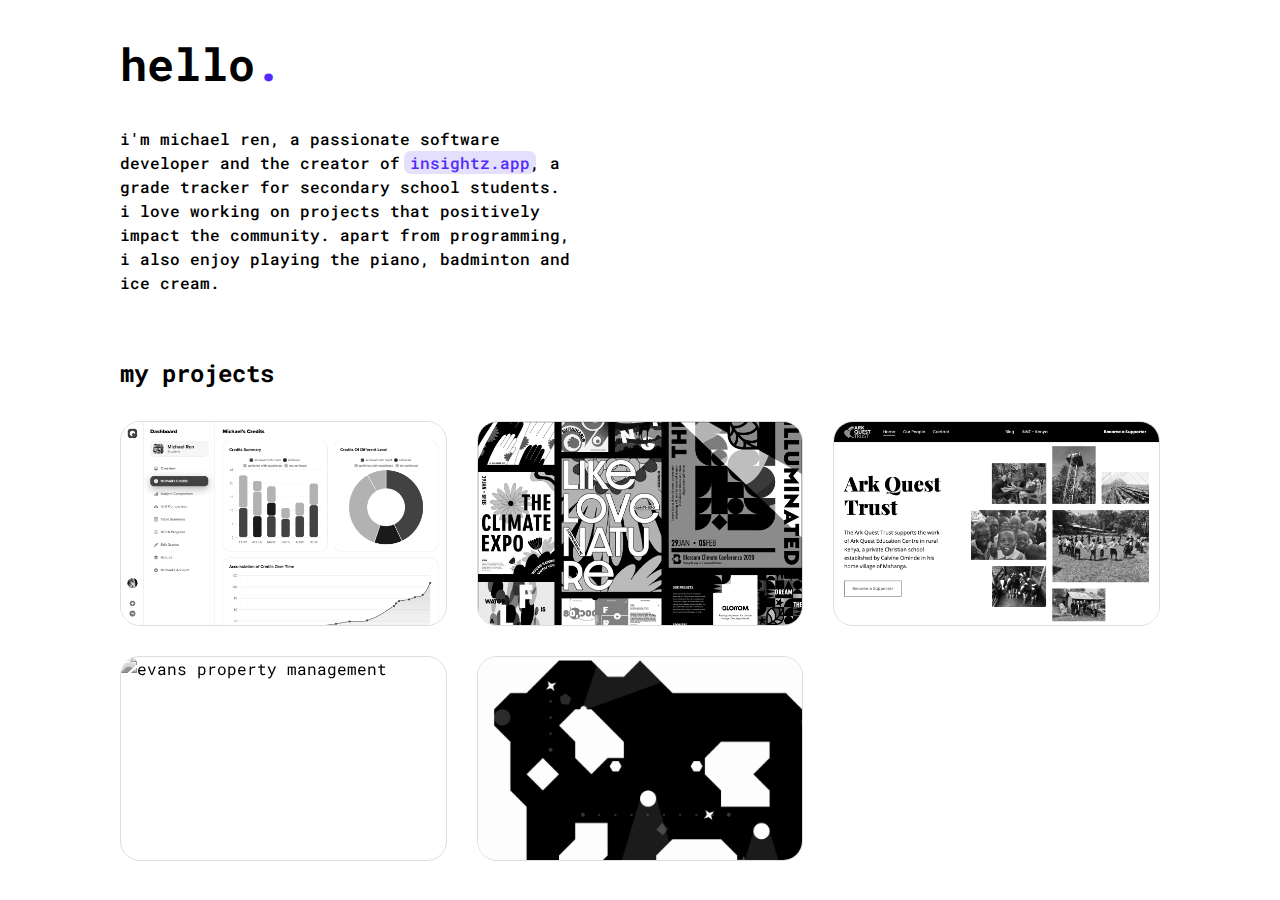
==== src/index.html @ ac6a66f3 "Edited things" ====
<!DOCTYPE html>
<html>
<head>
	<meta charset="utf-8">
	<meta name="viewport" content="width=device-width, initial-scale=1">
	<title>Michael Ren</title>

	<!-- Fonts -->
	<link rel="preconnect" href="https://fonts.googleapis.com">
	<link rel="preconnect" href="https://fonts.gstatic.com" crossorigin>
	<link href="https://fonts.googleapis.com/css2?family=Roboto+Mono:ital,wght@0,400;0,500;0,600;0,700;1,400;1,500;1,600;1,700&display=swap" rel="stylesheet">

	<!-- Styles -->
	<link rel="stylesheet" type="text/css" href="style/normalize.css">
	<link rel="stylesheet" type="text/css" href="style/index.css">
</head>
	<body>
		<div class="d-container">
			<h1 class="name d-heading">hello<span>.</span></h1>
			<p class="about">i'm michael ren, a passionate software developer and the creator of <a href="https://www.insightz.app" target="_blank">insightz.app</a>, a grade tracker for secondary school students. i love working on projects that positively impact the community. apart from programming, i also enjoy playing the piano, badminton and ice cream.</p>
		</div>
		<div class="d-container">
			<h2 class="d-heading">my projects</h2>
			<div class="card-container">
				<div class="card">
					<img alt="insightz" src="media/insightz.png">
				</div>
				<div class="card">
					<img alt="design 2021" src="media/design_2021.png">
				</div>
				<div class="card">
					<img alt="arkquest" src="media/arkquest.png">
				</div>
				<div class="card">
					<img alt="evans property management" src="media/epm.png">
				</div>
				<div class="card">
					<img alt="sneaktime" src="media/sneaktime.gif">
				</div>
			</div>
		</div>
	</body>
</html>
---- src/style/index.css ----
:root {
	--color-primary: rgb(82,42,251);
}

* {
	font-family: 'Roboto Mono', monospace;
	line-height: 1.5em;
}

.d-container {
	max-width: 1100px;
	box-sizing: border-box;
	padding: 30px 30px;
	margin: auto;
}

.d-heading {
	margin: 0 0 30px;
}

.d-heading span {
	color: var(--color-primary);
}

h1.name {
	font-size: 2.8em;
}

p.about {
	font-weight: 500;
	max-width: 450px;
	margin: 0;
}

a {
	position: relative;
	color: var(--color-primary);
	text-decoration: none;
	transition: color 0.2s;
}

a:hover {
	color: #FFF;
}

a::before {
	content: '';
	position: absolute;
	top: -5%;
	left: -5%;
	width: 110%;
	height: 110%;
	border-radius: 7px;
	background: var(--color-primary);
	transition: opacity 0.2s;
	opacity: 0.15;
	z-index: -1;
}

a:hover::before {
	opacity: 1;
}

.card-container {
	display: grid;
	grid-template-columns: repeat(auto-fit, minmax(250px, 1fr));
	grid-column-gap: 30px;
	grid-row-gap: 30px;
}

.card {
	display: grid;
	border: 1px solid #DDD;
	border-radius: 20px;
	overflow: hidden;
	transition: box-shadow 0.2s;
}

.card img {
	width: 100%;
	filter: grayscale(100%);
	transition: filter 0.2s;
}

.card:hover {
	box-shadow: 0 20px 40px rgba(0,0,0,0.1);
}

.card:hover img {
	filter: none;
}
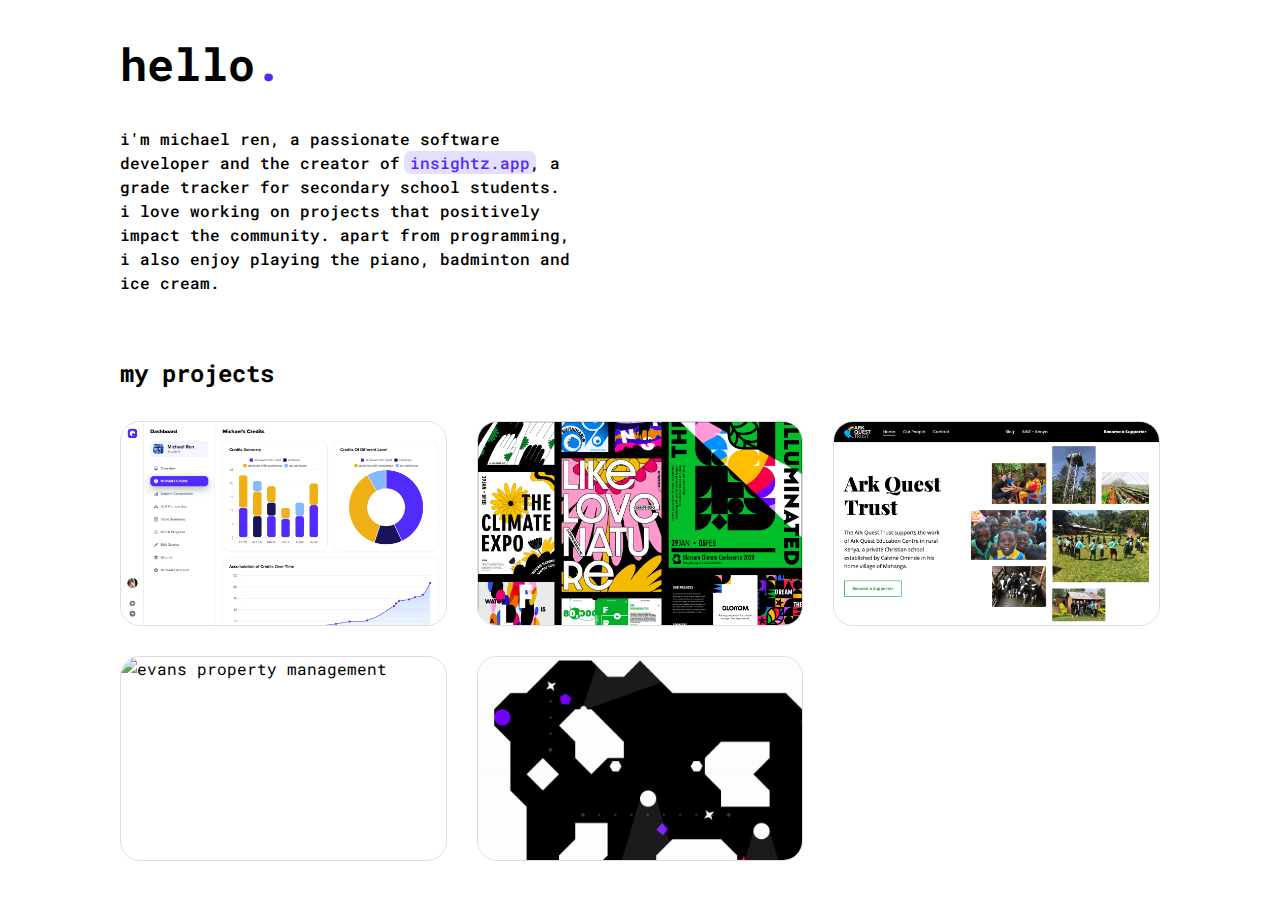
==== commit 6a3005f2: "Edited things" ====
--- a/src/index.html
+++ b/src/index.html
@@ -15,6 +15,8 @@
 	<link rel="stylesheet" type="text/css" href="style/index.css">
 </head>
 	<body>
+		<script type="text/javascript" src="js/card.js"></script>
+
 		<div class="d-container">
 			<h1 class="name d-heading">hello<span>.</span></h1>
 			<p class="about">i'm michael ren, a passionate software developer and the creator of <a href="https://www.insightz.app" target="_blank">insightz.app</a>, a grade tracker for secondary school students. i love working on projects that positively impact the community. apart from programming, i also enjoy playing the piano, badminton and ice cream.</p>
@@ -22,19 +24,19 @@
 		<div class="d-container">
 			<h2 class="d-heading">my projects</h2>
 			<div class="card-container">
-				<div class="card">
+				<div class="card" href="https://www.insightz.app">
 					<img alt="insightz" src="media/insightz.png">
 				</div>
-				<div class="card">
+				<div class="card" href="media/board.jpg">
 					<img alt="design 2021" src="media/design_2021.png">
 				</div>
 				<div class="card">
 					<img alt="arkquest" src="media/arkquest.png">
 				</div>
-				<div class="card">
+				<div class="card" href="https://evanspropertymanagement.co.nz">
 					<img alt="evans property management" src="media/epm.png">
 				</div>
-				<div class="card">
+				<div class="card" href="https://micha31r.itch.io/sneaktime">
 					<img alt="sneaktime" src="media/sneaktime.gif">
 				</div>
 			</div>
--- a/src/style/index.css
+++ b/src/style/index.css
@@ -10,7 +10,7 @@
 .d-container {
 	max-width: 1100px;
 	box-sizing: border-box;
-	padding: 30px 30px;
+	padding: 30px;
 	margin: auto;
 }
 
@@ -78,16 +78,20 @@
 
 .card img {
 	width: 100%;
-	filter: grayscale(100%);
-	transition: filter 0.2s;
 }
 
 .card:hover {
 	box-shadow: 0 20px 40px rgba(0,0,0,0.1);
 }
 
-.card:hover img {
-	filter: none;
+@media only screen and (max-width: 400px) {
+	.d-container {
+		padding: 25px;
+	}
+	.card-container {
+		grid-column-gap: 25px;
+		grid-row-gap: 25px;
+	}
 }
 
 
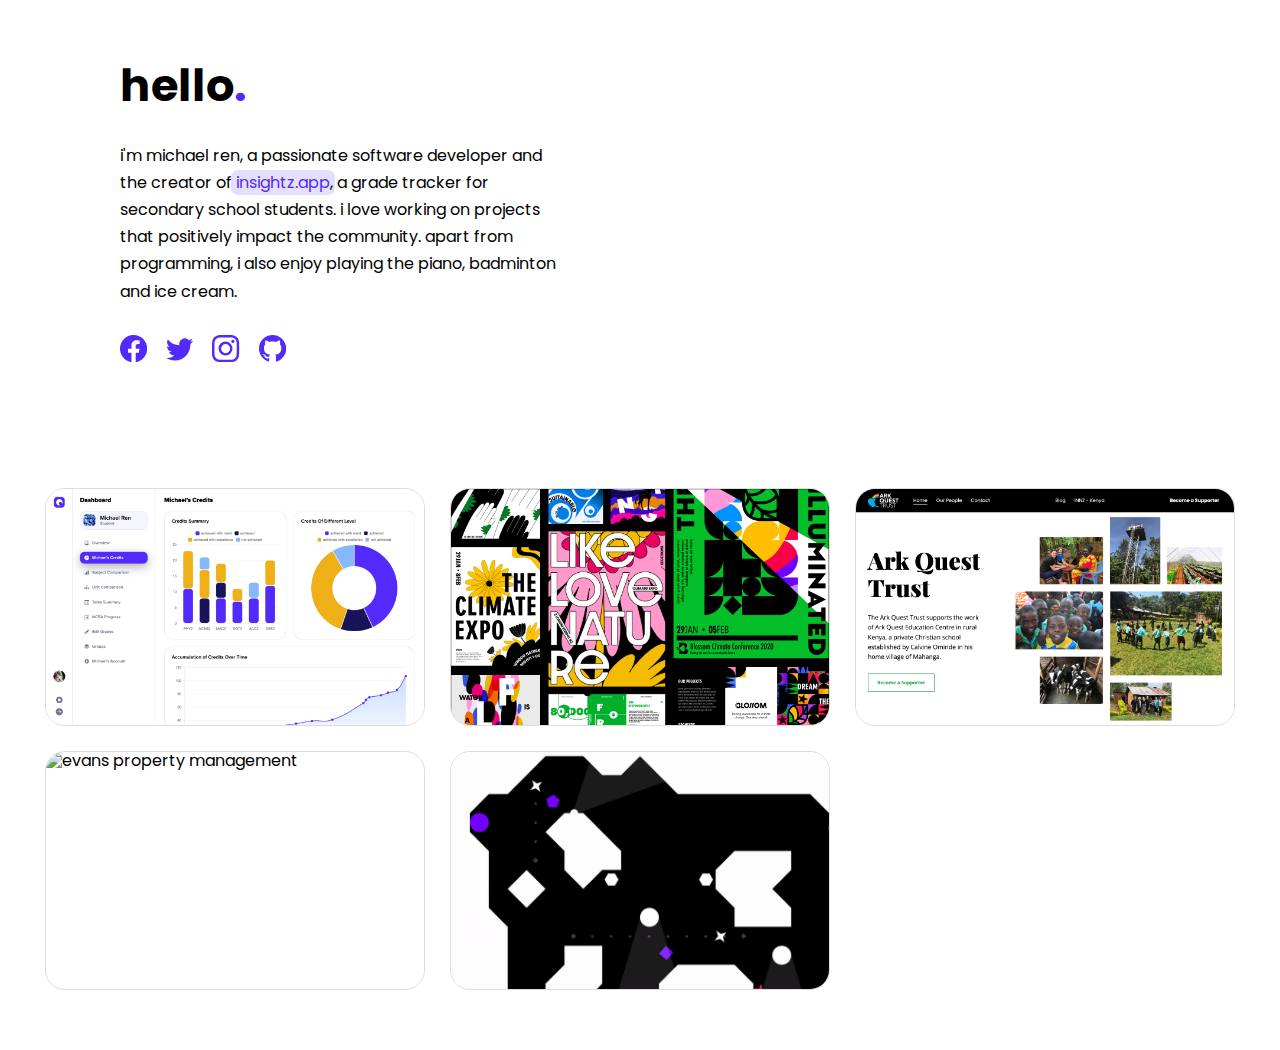
==== commit 43fe3bd3: "Edited things" ====
--- a/src/index.html
+++ b/src/index.html
@@ -8,37 +8,52 @@
 	<!-- Fonts -->
 	<link rel="preconnect" href="https://fonts.googleapis.com">
 	<link rel="preconnect" href="https://fonts.gstatic.com" crossorigin>
-	<link href="https://fonts.googleapis.com/css2?family=Roboto+Mono:ital,wght@0,400;0,500;0,600;0,700;1,400;1,500;1,600;1,700&display=swap" rel="stylesheet">
+	<link href="https://fonts.googleapis.com/css2?family=Poppins:wght@400;500;700&display=swap" rel="stylesheet">
 
 	<!-- Styles -->
 	<link rel="stylesheet" type="text/css" href="style/normalize.css">
 	<link rel="stylesheet" type="text/css" href="style/index.css">
 </head>
 	<body>
-		<script type="text/javascript" src="js/card.js"></script>
+		<div class="flex">
+			<div class="align">
+				<div class="d-container">
+					<h1 class="name d-heading">hello<span>.</span></h1>
+					<p class="about">i'm michael ren, a passionate software developer and the creator of <a href="https://www.insightz.app" target="_blank">insightz.app</a>, a grade tracker for secondary school students. i love working on projects that positively impact the community. apart from programming, i also enjoy playing the piano, badminton and ice cream.</p>
+					<div class="social">
+						<a href="https://www.facebook.com/micha31r"><svg xmlns="http://www.w3.org/2000/svg" width="1em" height="1em" fill="currentColor" class="bi bi-facebook" viewBox="0 0 16 16"><path d="M16 8.049c0-4.446-3.582-8.05-8-8.05C3.58 0-.002 3.603-.002 8.05c0 4.017 2.926 7.347 6.75 7.951v-5.625h-2.03V8.05H6.75V6.275c0-2.017 1.195-3.131 3.022-3.131.876 0 1.791.157 1.791.157v1.98h-1.009c-.993 0-1.303.621-1.303 1.258v1.51h2.218l-.354 2.326H9.25V16c3.824-.604 6.75-3.934 6.75-7.951z"/></svg></a>
+						<a href="https://twitter.com/micha31r"><svg xmlns="http://www.w3.org/2000/svg" width="1em" height="1em" fill="currentColor" class="bi bi-twitter" viewBox="0 0 16 16"><path d="M5.026 15c6.038 0 9.341-5.003 9.341-9.334 0-.14 0-.282-.006-.422A6.685 6.685 0 0 0 16 3.542a6.658 6.658 0 0 1-1.889.518 3.301 3.301 0 0 0 1.447-1.817 6.533 6.533 0 0 1-2.087.793A3.286 3.286 0 0 0 7.875 6.03a9.325 9.325 0 0 1-6.767-3.429 3.289 3.289 0 0 0 1.018 4.382A3.323 3.323 0 0 1 .64 6.575v.045a3.288 3.288 0 0 0 2.632 3.218 3.203 3.203 0 0 1-.865.115 3.23 3.23 0 0 1-.614-.057 3.283 3.283 0 0 0 3.067 2.277A6.588 6.588 0 0 1 .78 13.58a6.32 6.32 0 0 1-.78-.045A9.344 9.344 0 0 0 5.026 15z"/></svg></a>
+						<a href="https://www.instagram.com/micha31r/"><svg xmlns="http://www.w3.org/2000/svg" width="1em" height="1em" fill="currentColor" class="bi bi-instagram" viewBox="0 0 16 16"><path d="M8 0C5.829 0 5.556.01 4.703.048 3.85.088 3.269.222 2.76.42a3.917 3.917 0 0 0-1.417.923A3.927 3.927 0 0 0 .42 2.76C.222 3.268.087 3.85.048 4.7.01 5.555 0 5.827 0 8.001c0 2.172.01 2.444.048 3.297.04.852.174 1.433.372 1.942.205.526.478.972.923 1.417.444.445.89.719 1.416.923.51.198 1.09.333 1.942.372C5.555 15.99 5.827 16 8 16s2.444-.01 3.298-.048c.851-.04 1.434-.174 1.943-.372a3.916 3.916 0 0 0 1.416-.923c.445-.445.718-.891.923-1.417.197-.509.332-1.09.372-1.942C15.99 10.445 16 10.173 16 8s-.01-2.445-.048-3.299c-.04-.851-.175-1.433-.372-1.941a3.926 3.926 0 0 0-.923-1.417A3.911 3.911 0 0 0 13.24.42c-.51-.198-1.092-.333-1.943-.372C10.443.01 10.172 0 7.998 0h.003zm-.717 1.442h.718c2.136 0 2.389.007 3.232.046.78.035 1.204.166 1.486.275.373.145.64.319.92.599.28.28.453.546.598.92.11.281.24.705.275 1.485.039.843.047 1.096.047 3.231s-.008 2.389-.047 3.232c-.035.78-.166 1.203-.275 1.485a2.47 2.47 0 0 1-.599.919c-.28.28-.546.453-.92.598-.28.11-.704.24-1.485.276-.843.038-1.096.047-3.232.047s-2.39-.009-3.233-.047c-.78-.036-1.203-.166-1.485-.276a2.478 2.478 0 0 1-.92-.598 2.48 2.48 0 0 1-.6-.92c-.109-.281-.24-.705-.275-1.485-.038-.843-.046-1.096-.046-3.233 0-2.136.008-2.388.046-3.231.036-.78.166-1.204.276-1.486.145-.373.319-.64.599-.92.28-.28.546-.453.92-.598.282-.11.705-.24 1.485-.276.738-.034 1.024-.044 2.515-.045v.002zm4.988 1.328a.96.96 0 1 0 0 1.92.96.96 0 0 0 0-1.92zm-4.27 1.122a4.109 4.109 0 1 0 0 8.217 4.109 4.109 0 0 0 0-8.217zm0 1.441a2.667 2.667 0 1 1 0 5.334 2.667 2.667 0 0 1 0-5.334z"/></svg></a>
+						<a href="https://github.com/micha31r"><svg xmlns="http://www.w3.org/2000/svg" width="1em" height="1em" fill="currentColor" class="bi bi-github" viewBox="0 0 16 16"><path d="M8 0C3.58 0 0 3.58 0 8c0 3.54 2.29 6.53 5.47 7.59.4.07.55-.17.55-.38 0-.19-.01-.82-.01-1.49-2.01.37-2.53-.49-2.69-.94-.09-.23-.48-.94-.82-1.13-.28-.15-.68-.52-.01-.53.63-.01 1.08.58 1.23.82.72 1.21 1.87.87 2.33.66.07-.52.28-.87.51-1.07-1.78-.2-3.64-.89-3.64-3.95 0-.87.31-1.59.82-2.15-.08-.2-.36-1.02.08-2.12 0 0 .67-.21 2.2.82.64-.18 1.32-.27 2-.27.68 0 1.36.09 2 .27 1.53-1.04 2.2-.82 2.2-.82.44 1.1.16 1.92.08 2.12.51.56.82 1.27.82 2.15 0 3.07-1.87 3.75-3.65 3.95.29.25.54.73.54 1.48 0 1.07-.01 1.93-.01 2.2 0 .21.15.46.55.38A8.012 8.012 0 0 0 16 8c0-4.42-3.58-8-8-8z"/></svg></a>
+					</div>
+				</div>
+				<div class="d-container my-work">
+					<div class="card-container">
+						<div class="card" href="https://www.insightz.app">
+							<h3 class="title"><span>insightz</span></h3>
+							<img alt="insightz" src="media/insightz.png">
+						</div>
+						<div class="card" href="media/board.jpg">
+							<h3 class="title"><span>2021 design</span></h3>
+							<img alt="design 2021" src="media/design_2021.png">
+						</div>
+						<div class="card">
+							<h3 class="title"><span>ark quest</span></h3>
+							<img alt="arkquest" src="media/arkquest.png">
+						</div>
+						<div class="card" href="https://evanspropertymanagement.co.nz">
+							<h3 class="title"><span>property management</span></h3>
+							<img alt="evans property management" src="media/epm.png">
+						</div>
+						<div class="card" href="https://micha31r.itch.io/sneaktime">
+							<h3 class="title"><span>sneaktime</span></h3>
+							<img alt="sneaktime" src="media/sneaktime.gif">
+						</div>
+					</div>
+				</div>
 
-		<div class="d-container">
-			<h1 class="name d-heading">hello<span>.</span></h1>
-			<p class="about">i'm michael ren, a passionate software developer and the creator of <a href="https://www.insightz.app" target="_blank">insightz.app</a>, a grade tracker for secondary school students. i love working on projects that positively impact the community. apart from programming, i also enjoy playing the piano, badminton and ice cream.</p>
-		</div>
-		<div class="d-container">
-			<h2 class="d-heading">my projects</h2>
-			<div class="card-container">
-				<div class="card" href="https://www.insightz.app">
-					<img alt="insightz" src="media/insightz.png">
-				</div>
-				<div class="card" href="media/board.jpg">
-					<img alt="design 2021" src="media/design_2021.png">
-				</div>
-				<div class="card">
-					<img alt="arkquest" src="media/arkquest.png">
-				</div>
-				<div class="card" href="https://evanspropertymanagement.co.nz">
-					<img alt="evans property management" src="media/epm.png">
-				</div>
-				<div class="card" href="https://micha31r.itch.io/sneaktime">
-					<img alt="sneaktime" src="media/sneaktime.gif">
-				</div>
+				<script type="text/javascript" src="js/card.js"></script>
+				<script type="text/javascript" src="js/easterEgg.js"></script>
 			</div>
 		</div>
 	</body>
--- a/src/style/index.css
+++ b/src/style/index.css
@@ -3,14 +3,55 @@
 }
 
 * {
-	font-family: 'Roboto Mono', monospace;
-	line-height: 1.5em;
+	font-family: 'Poppins', sans-serif;
+}
+
+a {
+	position: relative;
+	color: var(--color-primary);
+	text-decoration: none;
+	transition: color 0.2s;
+}
+
+p {
+	line-height: 1.7em;
+}
+
+p a:hover {
+	color: #FFF;
+}
+
+p a::before {
+	content: '';
+	position: absolute;
+	top: -5%;
+	left: -5%;
+	width: 110%;
+	height: 110%;
+	border-radius: 7px;
+	background: var(--color-primary);
+	transition: opacity 0.2s;
+	opacity: 0.15;
+	z-index: -1;
+}
+
+p a:hover::before {
+	opacity: 1;
+}
+
+.flex {
+	display: flex;
+	min-height: 100vh;
+}
+
+.align {
+	margin: auto;
 }
 
 .d-container {
 	max-width: 1100px;
 	box-sizing: border-box;
-	padding: 30px;
+	padding: 60px 30px;
 	margin: auto;
 }
 
@@ -27,53 +68,57 @@
 }
 
 p.about {
-	font-weight: 500;
 	max-width: 450px;
+	margin: 0 0 30px;
+}
+
+.social a {
+	font-size: 1.7em;
+	margin: 0 15px 0 0;
+}
+
+.social a:last-child {
 	margin: 0;
 }
 
-a {
-	position: relative;
-	color: var(--color-primary);
-	text-decoration: none;
-	transition: color 0.2s;
-}
-
-a:hover {
-	color: #FFF;
-}
-
-a::before {
-	content: '';
-	position: absolute;
-	top: -5%;
-	left: -5%;
-	width: 110%;
-	height: 110%;
-	border-radius: 7px;
-	background: var(--color-primary);
-	transition: opacity 0.2s;
-	opacity: 0.15;
-	z-index: -1;
-}
-
-a:hover::before {
-	opacity: 1;
+.my-work {
+	max-width: 1250px;
 }
 
 .card-container {
 	display: grid;
-	grid-template-columns: repeat(auto-fit, minmax(250px, 1fr));
-	grid-column-gap: 30px;
-	grid-row-gap: 30px;
+	grid-template-columns: repeat(auto-fit, minmax(350px, 1fr));
+	grid-column-gap: 25px;
+	grid-row-gap: 25px;
 }
 
 .card {
+	position: relative;
 	display: grid;
 	border: 1px solid #DDD;
 	border-radius: 20px;
 	overflow: hidden;
-	transition: box-shadow 0.2s;
+	transition: border-color 0.2s;
+}
+
+.card .title {
+	display: flex;
+	position: absolute;
+	font-weight: 500;
+	left: 0;
+	top: 0;
+	width: 100%;
+	height: 100%;
+	background: #000;
+	color: #FFF;
+	opacity: 0;
+	margin: 0;
+	text-align: center;
+	transition: opacity 0.2s;
+}
+
+.card .title span {
+	margin: auto;
 }
 
 .card img {
@@ -81,12 +126,27 @@
 }
 
 .card:hover {
-	box-shadow: 0 20px 40px rgba(0,0,0,0.1);
+	border-color: transparent;
+}
+
+@media only screen and (max-width: 900px) {
+	.d-container {
+		max-width: 1100px;
+		box-sizing: border-box;
+		padding: 40px 30px;
+		margin: auto;
+	}
+}
+
+@media only screen and (max-width: 450px) {
+	.card-container {
+		grid-template-columns: 1fr;
+	}
 }
 
 @media only screen and (max-width: 400px) {
 	.d-container {
-		padding: 25px;
+		padding: 40px 25px;
 	}
 	.card-container {
 		grid-column-gap: 25px;
